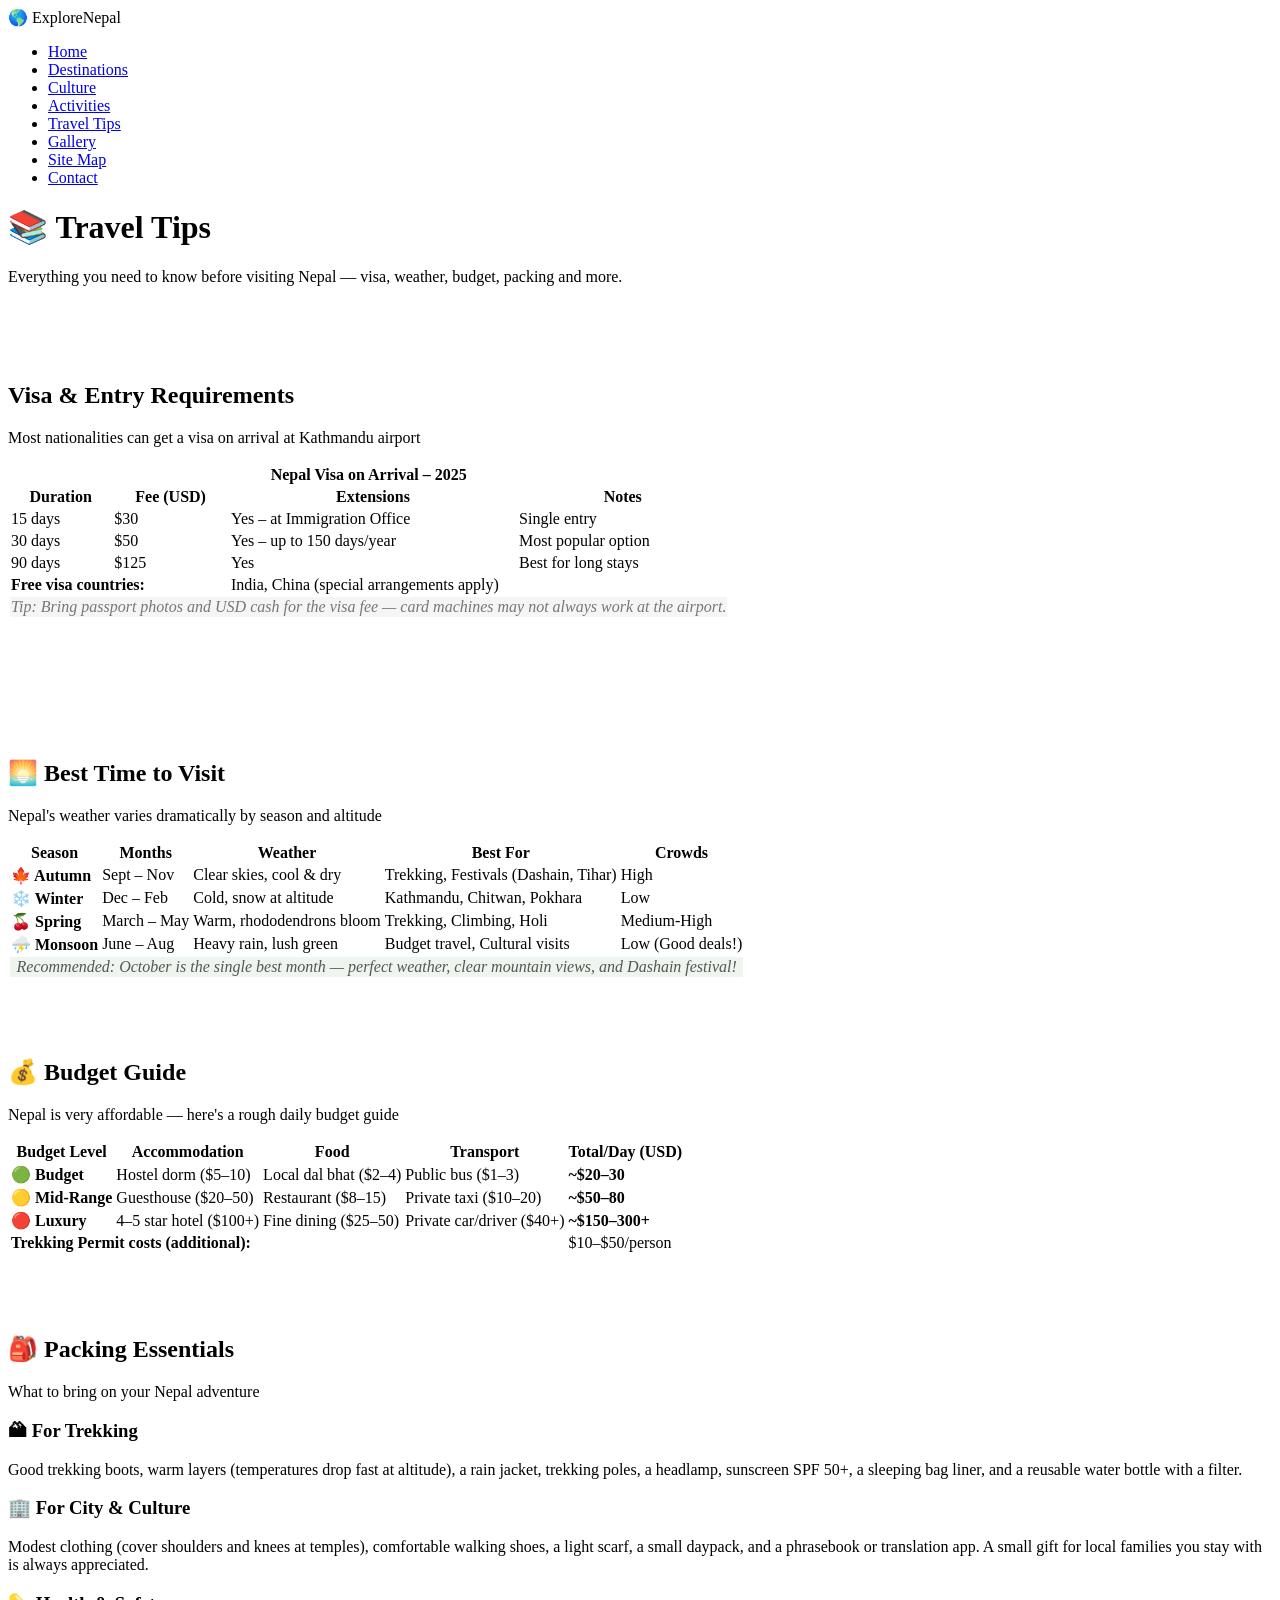
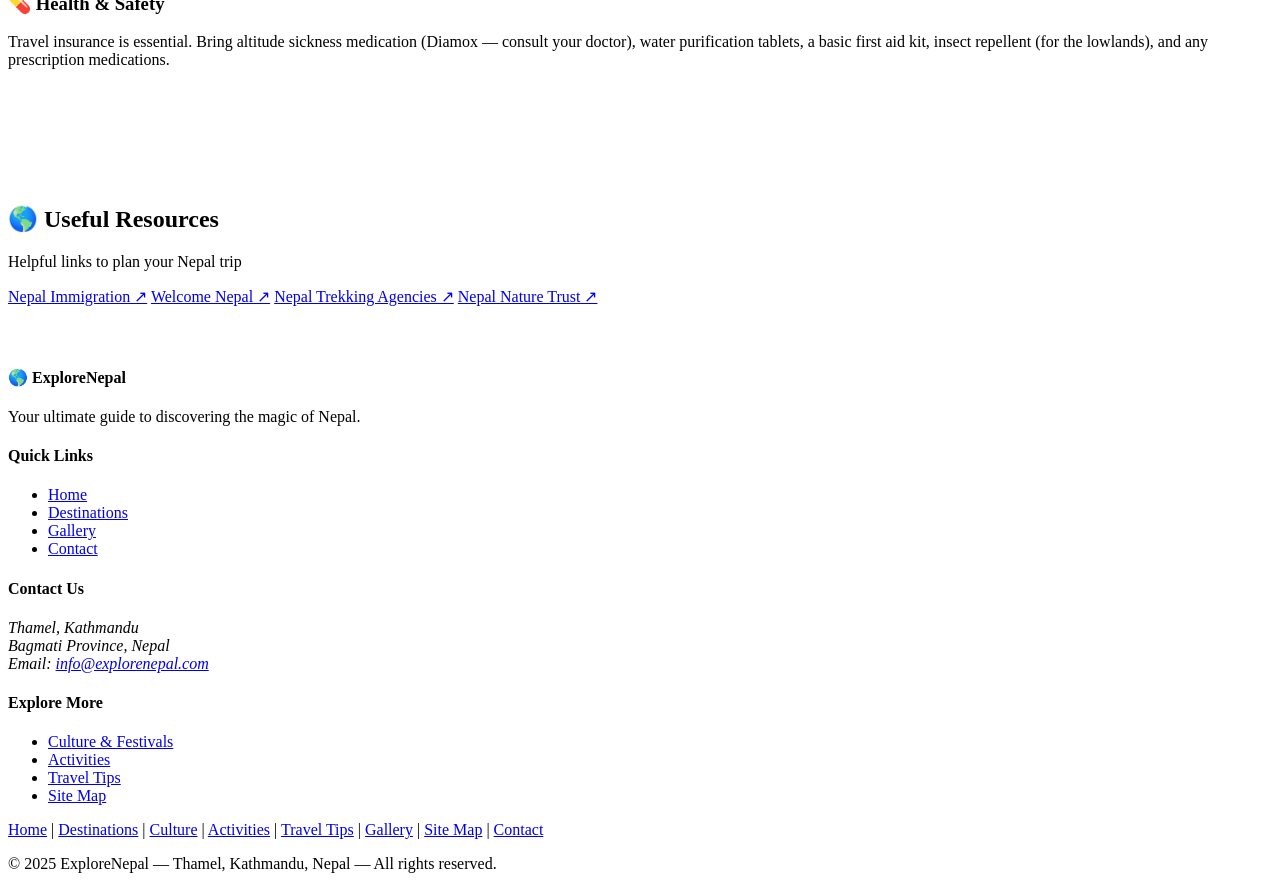
==== travel-tips.html @ f919ee72 "Added travel tips page" ====
<!DOCTYPE html>
<html lang="en">
<head>
  <meta charset="UTF-8" />
  <meta name="viewport" content="width=device-width, initial-scale=1.0" />
  <title>Travel Tips – Explore Nepal</title>
  <link rel="stylesheet" href="style.css" />
</head>
<body>

  <header>
    <div class="header-inner">
      <div class="logo">&#127758; Explore<span>Nepal</span></div>
      <nav>
        <ul>
          <li><a href="index.html">Home</a></li>
          <li><a href="destinations.html">Destinations</a></li>
          <li><a href="culture.html">Culture</a></li>
          <li><a href="activities.html">Activities</a></li>
          <li><a href="travel-tips.html" class="active">Travel Tips</a></li>
          <li><a href="gallery.html">Gallery</a></li>
          <li><a href="sitemap.html">Site Map</a></li>
          <li><a href="contact.html">Contact</a></li>
        </ul>
      </nav>
    </div>
  </header>

  <div class="page-hero">
    <h1>&#128218; Travel Tips</h1>
    <p>Everything you need to know before visiting Nepal — visa, weather, budget, packing and more.</p>
  </div>

  <section style="padding: 60px 0; background: var(--cream);">
    <div class="wrapper">
      <div class="section-title">
        <h2>Visa &amp; Entry Requirements</h2>
        <p>Most nationalities can get a visa on arrival at Kathmandu airport</p>
      </div>
      <table>
        <tr>
          <th colspan="4">Nepal Visa on Arrival – 2025</th>
        </tr>
        <tr>
          <th>Duration</th>
          <th>Fee (USD)</th>
          <th>Extensions</th>
          <th>Notes</th>
        </tr>
        <tr>
          <td>15 days</td>
          <td>$30</td>
          <td>Yes – at Immigration Office</td>
          <td>Single entry</td>
        </tr>
        <tr>
          <td>30 days</td>
          <td>$50</td>
          <td>Yes – up to 150 days/year</td>
          <td>Most popular option</td>
        </tr>
        <tr>
          <td>90 days</td>
          <td>$125</td>
          <td>Yes</td>
          <td>Best for long stays</td>
        </tr>
        <tr>
          <td colspan="2"><strong>Free visa countries:</strong></td>
          <td colspan="2">India, China (special arrangements apply)</td>
        </tr>
        <tr>
          <td colspan="4" style="text-align:center; font-style:italic; color:#777; background:#f5f5f5;">
            Tip: Bring passport photos and USD cash for the visa fee — card machines may not always work at the airport.
          </td>
        </tr>
      </table>
    </div>
  </section>

  <section style="padding: 60px 0; background: #fff;">
    <div class="wrapper">
      <div class="section-title">
        <h2>&#127749; Best Time to Visit</h2>
        <p>Nepal's weather varies dramatically by season and altitude</p>
      </div>
      <table>
        <tr>
          <th>Season</th>
          <th>Months</th>
          <th>Weather</th>
          <th>Best For</th>
          <th>Crowds</th>
        </tr>
        <tr>
          <td><strong>&#127809; Autumn</strong></td>
          <td>Sept – Nov</td>
          <td>Clear skies, cool &amp; dry</td>
          <td>Trekking, Festivals (Dashain, Tihar)</td>
          <td>High</td>
        </tr>
        <tr>
          <td><strong>&#10052;&#65039; Winter</strong></td>
          <td>Dec – Feb</td>
          <td>Cold, snow at altitude</td>
          <td>Kathmandu, Chitwan, Pokhara</td>
          <td>Low</td>
        </tr>
        <tr>
          <td><strong>&#127826; Spring</strong></td>
          <td>March – May</td>
          <td>Warm, rhododendrons bloom</td>
          <td>Trekking, Climbing, Holi</td>
          <td>Medium-High</td>
        </tr>
        <tr>
          <td><strong>&#9928;&#65039; Monsoon</strong></td>
          <td>June – Aug</td>
          <td>Heavy rain, lush green</td>
          <td>Budget travel, Cultural visits</td>
          <td>Low (Good deals!)</td>
        </tr>
        <tr>
          <td colspan="5" style="text-align:center; background:#eef5ee; font-style:italic; color:#555;">
            Recommended: October is the single best month — perfect weather, clear mountain views, and Dashain festival!
          </td>
        </tr>
      </table>
    </div>
  </section>

  <section class="table-section">
    <div class="wrapper">
      <div class="section-title">
        <h2>&#128176; Budget Guide</h2>
        <p>Nepal is very affordable — here's a rough daily budget guide</p>
      </div>
      <table>
        <tr>
          <th>Budget Level</th>
          <th>Accommodation</th>
          <th>Food</th>
          <th>Transport</th>
          <th>Total/Day (USD)</th>
        </tr>
        <tr>
          <td><strong>&#128994; Budget</strong></td>
          <td>Hostel dorm ($5–10)</td>
          <td>Local dal bhat ($2–4)</td>
          <td>Public bus ($1–3)</td>
          <td><strong>~$20–30</strong></td>
        </tr>
        <tr>
          <td><strong>&#128993; Mid-Range</strong></td>
          <td>Guesthouse ($20–50)</td>
          <td>Restaurant ($8–15)</td>
          <td>Private taxi ($10–20)</td>
          <td><strong>~$50–80</strong></td>
        </tr>
        <tr>
          <td><strong>&#128308; Luxury</strong></td>
          <td>4–5 star hotel ($100+)</td>
          <td>Fine dining ($25–50)</td>
          <td>Private car/driver ($40+)</td>
          <td><strong>~$150–300+</strong></td>
        </tr>
        <tr>
          <td colspan="4"><strong>Trekking Permit costs (additional):</strong></td>
          <td>$10–$50/person</td>
        </tr>
      </table>
    </div>
  </section>

  <section style="padding: 60px 0; background: var(--cream);">
    <div class="wrapper">
      <div class="section-title">
        <h2>&#127890; Packing Essentials</h2>
        <p>What to bring on your Nepal adventure</p>
      </div>
      <div class="card-grid">
        <div class="card">
          <div class="card-body">
            <h3>&#127956; For Trekking</h3>
            <p>Good trekking boots, warm layers (temperatures drop fast at altitude), a rain jacket, trekking poles, a headlamp, sunscreen SPF 50+, a sleeping bag liner, and a reusable water bottle with a filter.</p>
          </div>
        </div>
        <div class="card">
          <div class="card-body">
            <h3>&#127970; For City &amp; Culture</h3>
            <p>Modest clothing (cover shoulders and knees at temples), comfortable walking shoes, a light scarf, a small daypack, and a phrasebook or translation app. A small gift for local families you stay with is always appreciated.</p>
          </div>
        </div>
        <div class="card">
          <div class="card-body">
            <h3>&#128138; Health &amp; Safety</h3>
            <p>Travel insurance is essential. Bring altitude sickness medication (Diamox — consult your doctor), water purification tablets, a basic first aid kit, insect repellent (for the lowlands), and any prescription medications.</p>
          </div>
        </div>
      </div>
    </div>
  </section>

  <section style="padding: 40px 0; background: #fff;">
    <div class="wrapper">
      <div class="section-title">
        <h2>&#127758; Useful Resources</h2>
        <p>Helpful links to plan your Nepal trip</p>
      </div>
      <div class="ext-links">
        <a href="https://www.immigration.gov.np" target="_blank" class="ext-link-btn">Nepal Immigration &#8599;</a>
        <a href="https://www.welcomenepal.com" target="_blank" class="ext-link-btn">Welcome Nepal &#8599;</a>
        <a href="https://www.taan.org.np" target="_blank" class="ext-link-btn">Nepal Trekking Agencies &#8599;</a>
        <a href="https://www.ntnc.org.np" target="_blank" class="ext-link-btn">Nepal Nature Trust &#8599;</a>
      </div>
    </div>
  </section>

  <footer>
    <div class="footer-grid">
      <div class="footer-col">
        <h4>&#127758; ExploreNepal</h4>
        <p>Your ultimate guide to discovering the magic of Nepal.</p>
      </div>
      <div class="footer-col">
        <h4>Quick Links</h4>
        <ul>
          <li><a href="index.html">Home</a></li>
          <li><a href="destinations.html">Destinations</a></li>
          <li><a href="gallery.html">Gallery</a></li>
          <li><a href="contact.html">Contact</a></li>
        </ul>
      </div>
      <div class="footer-col">
        <h4>Contact Us</h4>
        <address>
          Thamel, Kathmandu<br />
          Bagmati Province, Nepal<br />
          Email: <a href="mailto:info@explorenepal.com">info@explorenepal.com</a>
        </address>
      </div>
      <div class="footer-col">
        <h4>Explore More</h4>
        <ul>
          <li><a href="culture.html">Culture &amp; Festivals</a></li>
          <li><a href="activities.html">Activities</a></li>
          <li><a href="travel-tips.html">Travel Tips</a></li>
          <li><a href="sitemap.html">Site Map</a></li>
        </ul>
      </div>
    </div>
    <div class="footer-nav">
      <a href="index.html">Home</a> |
      <a href="destinations.html">Destinations</a> |
      <a href="culture.html">Culture</a> |
      <a href="activities.html">Activities</a> |
      <a href="travel-tips.html">Travel Tips</a> |
      <a href="gallery.html">Gallery</a> |
      <a href="sitemap.html">Site Map</a> |
      <a href="contact.html">Contact</a>
    </div>
    <div class="footer-bottom">
      <p>&copy; 2025 ExploreNepal &mdash; Thamel, Kathmandu, Nepal &mdash; All rights reserved.</p>
    </div>
  </footer>

  <script src="script.js"></script>
</body>
</html>
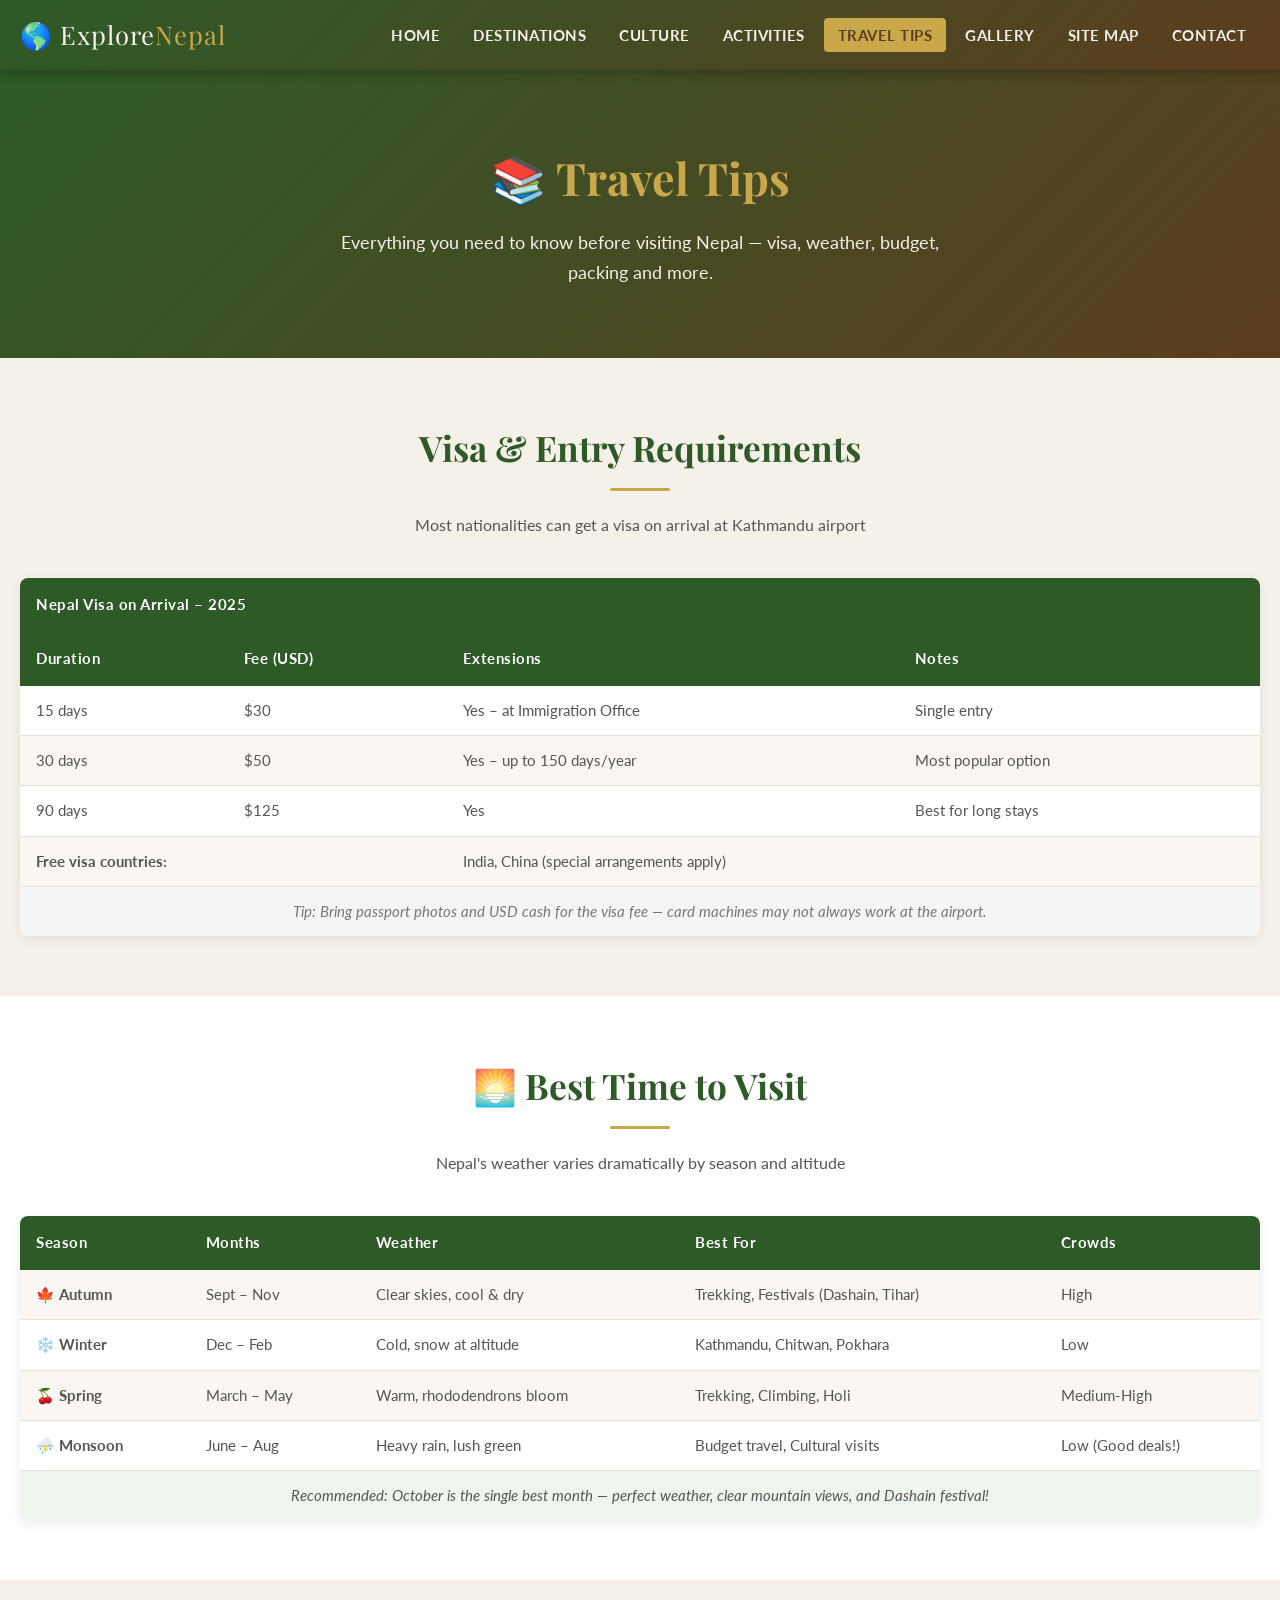
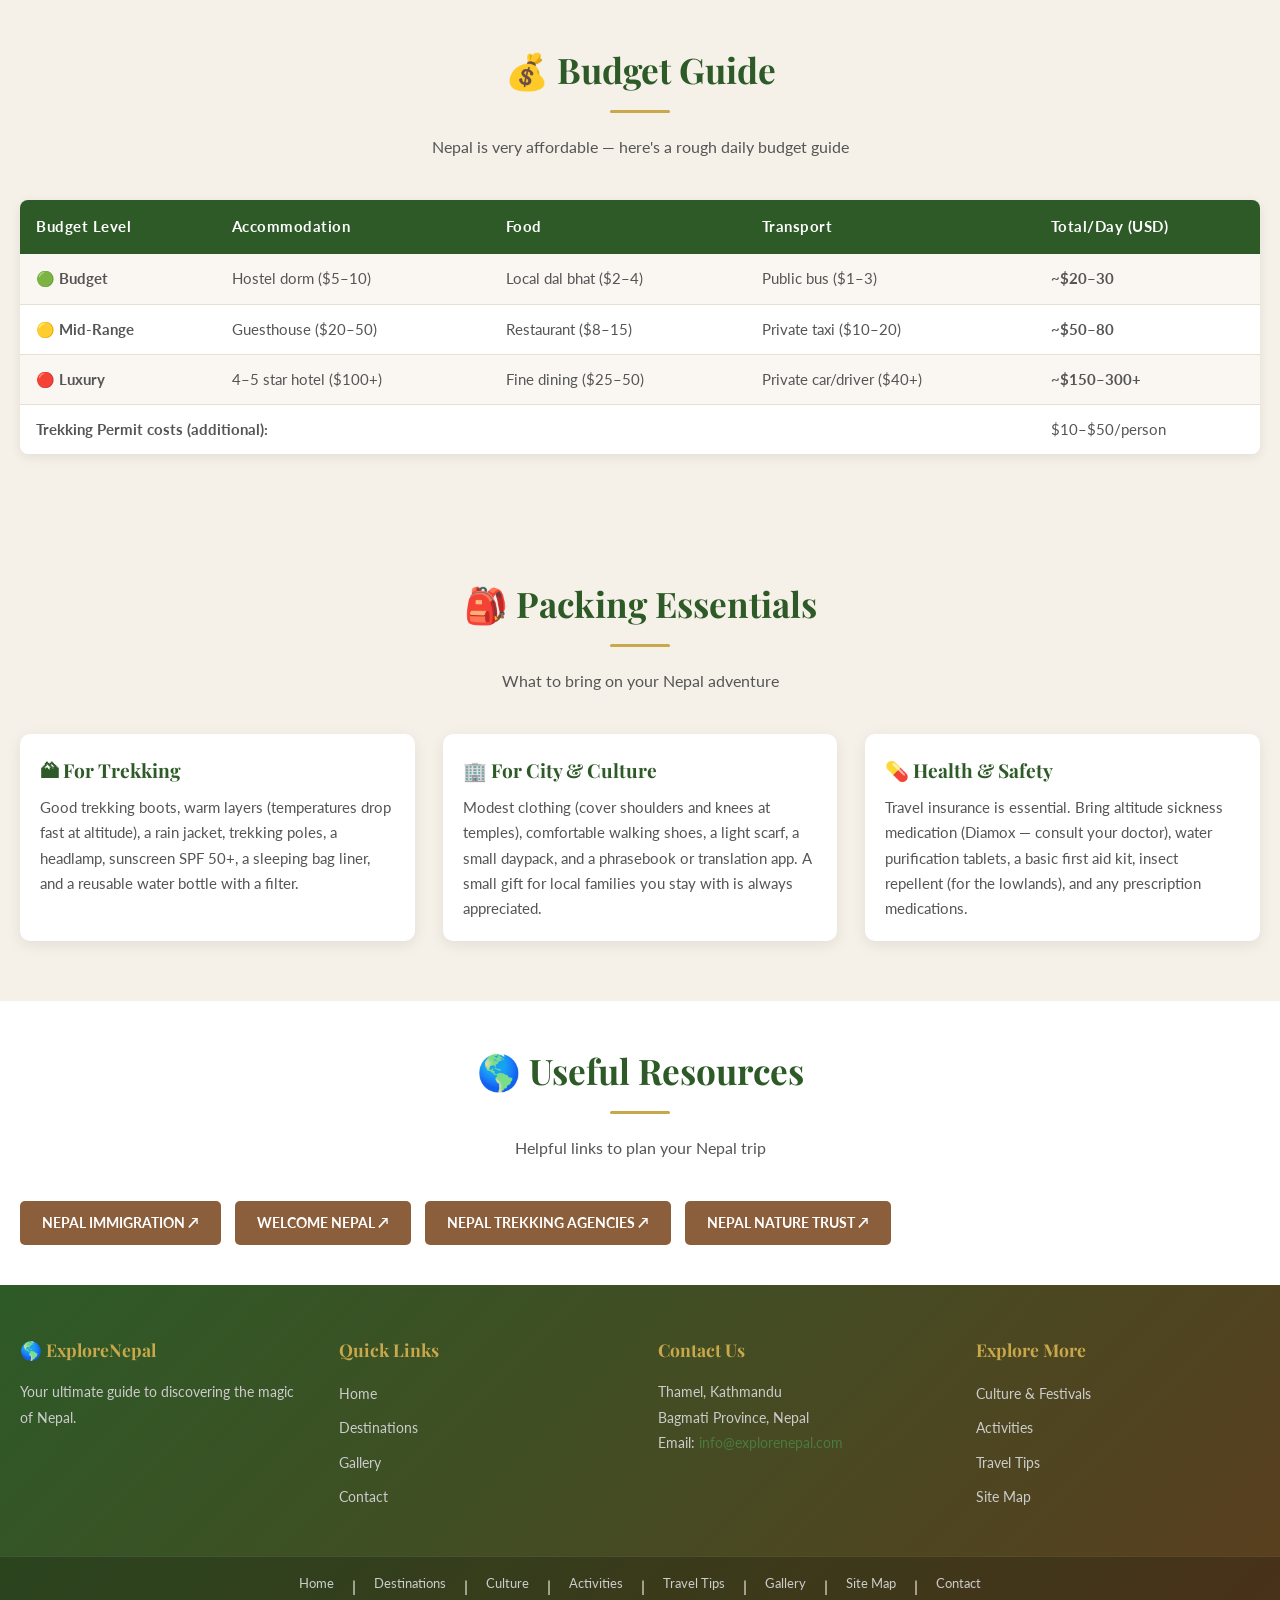
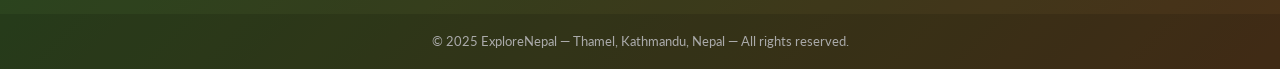
==== commit b5c7a2d3: "Fixed button link in trave-tips.html" ====
--- a/travel-tips.html
+++ b/travel-tips.html
@@ -209,7 +209,7 @@
       </div>
       <div class="ext-links">
         <a href="https://www.immigration.gov.np" target="_blank" class="ext-link-btn">Nepal Immigration &#8599;</a>
-        <a href="https://www.welcomenepal.com" target="_blank" class="ext-link-btn">Welcome Nepal &#8599;</a>
+        <a href="https://www.welcomenepaltreks.com/" target="_blank" class="ext-link-btn">Welcome Nepal &#8599;</a>
         <a href="https://www.taan.org.np" target="_blank" class="ext-link-btn">Nepal Trekking Agencies &#8599;</a>
         <a href="https://www.ntnc.org.np" target="_blank" class="ext-link-btn">Nepal Nature Trust &#8599;</a>
       </div>
--- a/style.css
+++ b/style.css
@@ -0,0 +1,886 @@
+/* Explore Nepal - Main Stylesheet */
+
+@import url('https://fonts.googleapis.com/css2?family=Playfair+Display:wght@400;700&family=Lato:wght@300;400;700&display=swap');
+
+:root {
+  --green-dark:   #2d5a27;
+  --green-mid:    #4a7c3f;
+  --green-light:  #7db87a;
+  --brown-dark:   #5c3d1e;
+  --brown-mid:    #8b5e3c;
+  --brown-light:  #c49a6c;
+  --cream:        #f5f0e8;
+  --off-white:    #faf7f2;
+  --mist:         #b0c4c0;
+  --gold:         #c9a84c;
+  --text-dark:    #2c2c2c;
+  --text-mid:     #555555;
+  --text-light:   #888888;
+  --max-width:    1320px;
+}
+
+* {
+  margin: 0;
+  padding: 0;
+  box-sizing: border-box;
+}
+
+body {
+  font-family: 'Lato', sans-serif;
+  background-color: var(--off-white);
+  color: var(--text-dark);
+  font-size: 16px;
+  line-height: 1.7;
+}
+
+h1, h2, h3, h4 {
+  font-family: 'Playfair Display', serif;
+  color: var(--green-dark);
+}
+
+a {
+  color: var(--green-mid);
+  text-decoration: none;
+  transition: color 0.3s ease;
+}
+
+a:hover {
+  color: var(--gold);
+  text-decoration: underline;
+}
+
+a:visited {
+  color: var(--brown-mid);
+}
+
+a:active {
+  color: var(--brown-dark);
+}
+
+img {
+  max-width: 100%;
+  height: auto;
+  display: block;
+}
+
+.wrapper {
+  max-width: var(--max-width);
+  margin: 0 auto;
+  padding: 0 20px;
+}
+
+/* HEADER & NAVBAR */
+header {
+  background: linear-gradient(135deg, var(--green-dark) 0%, var(--brown-dark) 100%);
+  padding: 0;
+  position: sticky;
+  top: 0;
+  z-index: 1000;
+  box-shadow: 0 2px 10px rgba(0,0,0,0.3);
+}
+
+.header-inner {
+  max-width: var(--max-width);
+  margin: 0 auto;
+  padding: 0 20px;
+  display: flex;
+  align-items: center;
+  justify-content: space-between;
+  height: 70px;
+}
+
+.logo {
+  font-family: 'Playfair Display', serif;
+  font-size: 1.6rem;
+  color: var(--cream);
+  letter-spacing: 1px;
+}
+
+.logo span {
+  color: var(--gold);
+}
+
+nav ul {
+  list-style: none;
+  display: flex;
+  gap: 5px;
+}
+
+nav ul li a {
+  color: var(--cream) !important;
+  padding: 8px 14px;
+  border-radius: 4px;
+  font-size: 0.92rem;
+  font-weight: 700;
+  letter-spacing: 0.5px;
+  text-transform: uppercase;
+  transition: background 0.3s, color 0.3s;
+  text-decoration: none !important;
+}
+
+nav ul li a:hover {
+  background-color: var(--gold);
+  color: var(--brown-dark) !important;
+  text-decoration: none !important;
+}
+
+nav ul li a:visited {
+  color: var(--cream) !important;
+}
+
+nav ul li a.active {
+  background-color: var(--gold);
+  color: var(--brown-dark) !important;
+}
+
+/* IMAGE SLIDER */
+.slider-section {
+  position: relative;
+  width: 100%;
+  height: 560px;
+  overflow: hidden;
+  background: #1a2e1a;
+}
+
+.slide {
+  display: none;
+  position: absolute;
+  width: 100%;
+  height: 100%;
+  transition: opacity 0.8s ease-in-out;
+}
+
+.slide.active {
+  display: block;
+}
+
+.slide img {
+  width: 100%;
+  height: 100%;
+  object-fit: cover;
+  opacity: 0.75;
+}
+
+.slide-caption {
+  position: absolute;
+  bottom: 0;
+  left: 0;
+  right: 0;
+  background: linear-gradient(transparent, rgba(0,0,0,0.75));
+  color: #fff;
+  padding: 50px 40px 30px;
+  text-align: center;
+}
+
+.slide-caption h2 {
+  font-family: 'Playfair Display', serif;
+  font-size: 2.8rem;
+  color: #fff;
+  text-shadow: 2px 2px 8px rgba(0,0,0,0.6);
+  margin-bottom: 8px;
+}
+
+.slide-caption p {
+  font-size: 1.1rem;
+  color: var(--cream);
+  text-shadow: 1px 1px 4px rgba(0,0,0,0.5);
+}
+
+.slider-btn {
+  position: absolute;
+  top: 50%;
+  transform: translateY(-50%);
+  background: rgba(255,255,255,0.2);
+  color: #fff;
+  border: 2px solid #fff;
+  font-size: 1.5rem;
+  width: 48px;
+  height: 48px;
+  border-radius: 50%;
+  cursor: pointer;
+  z-index: 10;
+  transition: background 0.3s;
+  display: flex;
+  align-items: center;
+  justify-content: center;
+}
+
+.slider-btn:hover {
+  background: rgba(255,255,255,0.4);
+}
+
+.prev-btn { left: 20px; }
+.next-btn { right: 20px; }
+
+.slider-dots {
+  position: absolute;
+  bottom: 15px;
+  left: 50%;
+  transform: translateX(-50%);
+  display: flex;
+  gap: 8px;
+  z-index: 10;
+}
+
+.dot {
+  width: 10px;
+  height: 10px;
+  border-radius: 50%;
+  background: rgba(255,255,255,0.5);
+  cursor: pointer;
+  transition: background 0.3s;
+}
+
+.dot.active {
+  background: var(--gold);
+}
+
+/* SECTIONS & CONTENT */
+section {
+  padding: 60px 0;
+}
+
+.section-title {
+  text-align: center;
+  margin-bottom: 40px;
+}
+
+.section-title h2 {
+  font-size: 2.2rem;
+  margin-bottom: 10px;
+  position: relative;
+  display: inline-block;
+}
+
+.section-title h2::after {
+  content: '';
+  display: block;
+  width: 60px;
+  height: 3px;
+  background: var(--gold);
+  margin: 10px auto 0;
+  border-radius: 2px;
+}
+
+.section-title p {
+  color: var(--text-mid);
+  font-size: 1rem;
+  margin-top: 10px;
+}
+
+/* Card Grid */
+.card-grid {
+  display: grid;
+  grid-template-columns: repeat(auto-fit, minmax(280px, 1fr));
+  gap: 28px;
+}
+
+.card {
+  background: #fff;
+  border-radius: 10px;
+  overflow: hidden;
+  box-shadow: 0 4px 15px rgba(0,0,0,0.08);
+  transition: transform 0.3s, box-shadow 0.3s;
+}
+
+.card:hover {
+  transform: translateY(-6px);
+  box-shadow: 0 10px 30px rgba(0,0,0,0.15);
+}
+
+.card img {
+  width: 100%;
+  height: 200px;
+  object-fit: cover;
+}
+
+.card-body {
+  padding: 20px;
+}
+
+.card-body h3 {
+  font-size: 1.2rem;
+  margin-bottom: 8px;
+  color: var(--green-dark);
+}
+
+.card-body p {
+  color: var(--text-mid);
+  font-size: 0.93rem;
+}
+
+/* BUTTON FIX: always white text, no color change on hover */
+.btn {
+  display: inline-block;
+  margin-top: 14px;
+  padding: 9px 22px;
+  background: var(--green-mid);
+  color: #fff !important;
+  border-radius: 5px;
+  font-weight: 700;
+  font-size: 0.88rem;
+  text-transform: uppercase;
+  letter-spacing: 0.5px;
+  transition: background 0.3s;
+  text-decoration: none !important;
+}
+
+.btn:hover {
+  background: var(--green-dark);
+  color: #fff !important;
+  text-decoration: none !important;
+}
+
+.btn:visited {
+  color: #fff !important;
+}
+
+.btn:active {
+  color: #fff !important;
+}
+
+/*  Highlight Banner */
+.highlight-band {
+  background: linear-gradient(135deg, var(--green-dark), var(--brown-dark));
+  color: var(--cream);
+  text-align: center;
+  padding: 60px 20px;
+}
+
+.highlight-band h2 {
+  color: var(--gold);
+  font-size: 2rem;
+  margin-bottom: 15px;
+}
+
+.highlight-band p {
+  font-size: 1.05rem;
+  max-width: 650px;
+  margin: 0 auto 25px;
+  color: var(--cream);
+}
+
+/* Intro Section */
+.intro-section {
+  background: var(--cream);
+  padding: 60px 0;
+}
+
+.intro-flex {
+  display: flex;
+  gap: 40px;
+  align-items: center;
+}
+
+.intro-flex img {
+  width: 45%;
+  border-radius: 12px;
+  box-shadow: 0 6px 20px rgba(0,0,0,0.15);
+}
+
+.intro-text h2 {
+  font-size: 2rem;
+  margin-bottom: 15px;
+}
+
+.intro-text p {
+  color: var(--text-mid);
+  margin-bottom: 12px;
+}
+
+/* GALLERY PAGE */
+.gallery-grid {
+  display: grid;
+  grid-template-columns: repeat(auto-fit, minmax(220px, 1fr));
+  gap: 16px;
+}
+
+.gallery-item {
+  overflow: hidden;
+  border-radius: 8px;
+  box-shadow: 0 3px 10px rgba(0,0,0,0.1);
+  transition: transform 0.3s;
+}
+
+.gallery-item:hover {
+  transform: scale(1.03);
+}
+
+.gallery-item a img {
+  width: 100%;
+  height: 180px;
+  object-fit: cover;
+  transition: opacity 0.3s;
+}
+
+.gallery-item a img:hover {
+  opacity: 0.85;
+}
+
+/* TABLES */
+.table-section {
+  background: var(--cream);
+  padding: 60px 0;
+}
+
+table {
+  width: 100%;
+  border-collapse: collapse;
+  margin-top: 20px;
+  background: #fff;
+  border-radius: 8px;
+  overflow: hidden;
+  box-shadow: 0 3px 12px rgba(0,0,0,0.08);
+}
+
+table th {
+  background: var(--green-dark);
+  color: #fff;
+  padding: 14px 16px;
+  text-align: left;
+  font-family: 'Lato', sans-serif;
+  font-size: 0.95rem;
+  letter-spacing: 0.5px;
+}
+
+table td {
+  padding: 12px 16px;
+  border-bottom: 1px solid #e8e0d0;
+  color: var(--text-mid);
+  font-size: 0.93rem;
+}
+
+table tr:last-child td {
+  border-bottom: none;
+}
+
+table tr:nth-child(even) {
+  background: var(--off-white);
+}
+
+table tr:hover {
+  background: #eef5ee;
+}
+
+/* CONTACT FORM */
+.contact-section {
+  background: var(--cream);
+}
+
+.contact-flex {
+  display: flex;
+  gap: 40px;
+}
+
+.contact-info {
+  flex: 1;
+}
+
+.contact-info h3 {
+  font-size: 1.4rem;
+  margin-bottom: 15px;
+}
+
+.contact-info p {
+  color: var(--text-mid);
+  margin-bottom: 10px;
+}
+
+.contact-info a {
+  color: var(--green-mid);
+}
+
+.contact-form-wrap {
+  flex: 2;
+}
+
+.contact-form-wrap form {
+  background: #fff;
+  padding: 35px;
+  border-radius: 10px;
+  box-shadow: 0 4px 15px rgba(0,0,0,0.08);
+}
+
+.form-group {
+  margin-bottom: 20px;
+}
+
+.form-group label {
+  display: block;
+  font-weight: 700;
+  margin-bottom: 6px;
+  color: var(--green-dark);
+  font-size: 0.92rem;
+}
+
+.form-group input,
+.form-group select,
+.form-group textarea {
+  width: 100%;
+  padding: 11px 14px;
+  border: 1.5px solid #d0c8b8;
+  border-radius: 6px;
+  font-family: 'Lato', sans-serif;
+  font-size: 0.95rem;
+  background: var(--off-white);
+  color: var(--text-dark);
+  transition: border-color 0.3s;
+}
+
+.form-group input:focus,
+.form-group select:focus,
+.form-group textarea:focus {
+  outline: none;
+  border-color: var(--green-mid);
+}
+
+.form-group textarea {
+  height: 130px;
+  resize: vertical;
+}
+
+.error-msg {
+  color: #c0392b;
+  font-size: 0.82rem;
+  margin-top: 4px;
+  display: none;
+}
+
+.submit-btn {
+  background: var(--green-dark);
+  color: #fff;
+  padding: 13px 35px;
+  border: none;
+  border-radius: 6px;
+  font-size: 1rem;
+  font-weight: 700;
+  cursor: pointer;
+  letter-spacing: 0.5px;
+  transition: background 0.3s;
+  text-transform: uppercase;
+}
+
+.submit-btn:hover {
+  background: var(--brown-dark);
+}
+
+.success-msg {
+  display: none;
+  background: #d4edda;
+  color: #155724;
+  padding: 15px 20px;
+  border-radius: 6px;
+  margin-top: 15px;
+  font-weight: 700;
+  border: 1px solid #c3e6cb;
+}
+
+/* PAGE HERO BANNER */
+.page-hero {
+  background: linear-gradient(135deg, var(--green-dark) 0%, var(--brown-dark) 100%);
+  padding: 70px 20px;
+  text-align: center;
+  color: var(--cream);
+}
+
+.page-hero h1 {
+  font-size: 2.8rem;
+  color: var(--gold);
+  margin-bottom: 12px;
+}
+
+.page-hero p {
+  font-size: 1.1rem;
+  color: var(--cream);
+  max-width: 600px;
+  margin: 0 auto;
+}
+
+/* ACTIVITIES PAGE */
+.activity-list {
+  display: grid;
+  grid-template-columns: repeat(auto-fit, minmax(300px, 1fr));
+  gap: 28px;
+}
+
+.activity-card {
+  background: #fff;
+  border-radius: 10px;
+  overflow: hidden;
+  box-shadow: 0 4px 15px rgba(0,0,0,0.08);
+  display: flex;
+  flex-direction: column;
+}
+
+.activity-card img {
+  width: 100%;
+  height: 210px;
+  object-fit: cover;
+}
+
+.activity-card-body {
+  padding: 22px;
+  flex: 1;
+}
+
+.activity-card-body h3 {
+  font-size: 1.25rem;
+  margin-bottom: 8px;
+}
+
+.activity-card-body p {
+  color: var(--text-mid);
+  font-size: 0.92rem;
+}
+
+.tag {
+  display: inline-block;
+  background: var(--green-light);
+  color: #fff;
+  padding: 3px 10px;
+  border-radius: 12px;
+  font-size: 0.78rem;
+  font-weight: 700;
+  margin-bottom: 8px;
+  text-transform: uppercase;
+}
+
+/* CULTURE PAGE */
+.culture-block {
+  display: flex;
+  gap: 40px;
+  align-items: flex-start;
+  margin-bottom: 50px;
+  background: #fff;
+  border-radius: 10px;
+  overflow: hidden;
+  box-shadow: 0 4px 15px rgba(0,0,0,0.07);
+}
+
+.culture-block img {
+  width: 40%;
+  height: 280px;
+  object-fit: cover;
+}
+
+.culture-block-text {
+  padding: 30px 30px 30px 0;
+  flex: 1;
+}
+
+.culture-block-text h3 {
+  font-size: 1.5rem;
+  margin-bottom: 12px;
+}
+
+.culture-block-text p {
+  color: var(--text-mid);
+  margin-bottom: 10px;
+}
+
+/* SITEMAP PAGE */
+.sitemap-section {
+  padding: 60px 0;
+}
+
+.sitemap-tree {
+  background: #fff;
+  padding: 35px;
+  border-radius: 10px;
+  box-shadow: 0 4px 15px rgba(0,0,0,0.07);
+}
+
+.sitemap-tree ul {
+  list-style: none;
+  padding-left: 0;
+}
+
+.sitemap-tree > ul > li {
+  background: var(--green-dark);
+  color: #fff;
+  padding: 12px 20px;
+  border-radius: 6px;
+  font-family: 'Playfair Display', serif;
+  font-size: 1.1rem;
+  margin-bottom: 15px;
+}
+
+.sitemap-tree ul ul {
+  padding-left: 25px;
+  margin-top: 12px;
+}
+
+.sitemap-tree ul ul li {
+  background: var(--cream);
+  color: var(--text-dark);
+  padding: 9px 16px;
+  border-radius: 5px;
+  margin-bottom: 8px;
+  border-left: 4px solid var(--gold);
+  font-size: 0.95rem;
+}
+
+.sitemap-tree ul ul li a {
+  color: var(--green-dark);
+  font-weight: 700;
+  text-decoration: none;
+}
+
+.sitemap-tree ul ul li a:hover {
+  color: var(--gold);
+}
+
+/* EXTERNAL LINKS SECTION - BUTTON FIX */
+.ext-links {
+  display: flex;
+  flex-wrap: wrap;
+  gap: 14px;
+  margin-top: 20px;
+}
+
+.ext-link-btn {
+  display: inline-block;
+  padding: 10px 22px;
+  background: var(--brown-mid);
+  color: #fff !important;
+  border-radius: 5px;
+  font-weight: 700;
+  font-size: 0.88rem;
+  text-transform: uppercase;
+  transition: background 0.3s;
+  text-decoration: none !important;
+}
+
+.ext-link-btn:hover {
+  background: var(--brown-dark);
+  color: #fff !important;
+  text-decoration: none !important;
+}
+
+.ext-link-btn:visited {
+  color: #fff !important;
+}
+
+.ext-link-btn:active {
+  color: #fff !important;
+}
+
+/* FOOTER */
+footer {
+  background: linear-gradient(135deg, var(--green-dark), var(--brown-dark));
+  color: var(--cream);
+  padding: 50px 0 0;
+}
+
+.footer-grid {
+  display: grid;
+  grid-template-columns: repeat(auto-fit, minmax(200px, 1fr));
+  gap: 35px;
+  max-width: var(--max-width);
+  margin: 0 auto;
+  padding: 0 20px 40px;
+}
+
+.footer-col h4 {
+  font-family: 'Playfair Display', serif;
+  color: var(--gold);
+  font-size: 1.1rem;
+  margin-bottom: 14px;
+}
+
+.footer-col p, .footer-col address {
+  font-size: 0.88rem;
+  color: #ccc;
+  font-style: normal;
+  line-height: 1.8;
+}
+
+.footer-col ul {
+  list-style: none;
+}
+
+.footer-col ul li {
+  margin-bottom: 7px;
+}
+
+.footer-col ul li a {
+  color: #ccc !important;
+  font-size: 0.88rem;
+  text-decoration: none;
+  transition: color 0.3s;
+}
+
+.footer-col ul li a:hover {
+  color: var(--gold) !important;
+}
+
+.footer-col ul li a:visited {
+  color: #bbb !important;
+}
+
+.footer-bottom {
+  background: rgba(0,0,0,0.3);
+  text-align: center;
+  padding: 16px 20px;
+  font-size: 0.82rem;
+  color: #aaa;
+}
+
+.footer-nav {
+  display: flex;
+  flex-wrap: wrap;
+  justify-content: center;
+  gap: 5px 18px;
+  padding: 15px 20px;
+  background: rgba(0,0,0,0.2);
+  border-top: 1px solid rgba(255,255,255,0.1);
+}
+
+.footer-nav a {
+  color: #ccc !important;
+  font-size: 0.82rem;
+  text-decoration: none;
+  transition: color 0.3s;
+}
+
+.footer-nav a:hover {
+  color: var(--gold) !important;
+  text-decoration: underline;
+}
+
+.footer-nav a:visited {
+  color: #bbb !important;
+}
+
+/* UTILITY CLASSES */
+.bg-cream { background: var(--cream); }
+.bg-white { background: #fff; }
+.text-center { text-align: center; }
+.mt-20 { margin-top: 20px; }
+.mb-20 { margin-bottom: 20px; }
+
+/* RESPONSIVE */
+@media (max-width: 768px) {
+  .header-inner {
+    flex-direction: column;
+    height: auto;
+    padding: 12px 20px;
+    gap: 10px;
+  }
+  nav ul {
+    flex-wrap: wrap;
+    justify-content: center;
+    gap: 4px;
+  }
+  nav ul li a {
+    font-size: 0.78rem;
+    padding: 6px 10px;
+  }
+  .slider-section { height: 320px; }
+  .slide-caption h2 { font-size: 1.6rem; }
+  .intro-flex { flex-direction: column; }
+  .intro-flex img { width: 100%; }
+  .culture-block { flex-direction: column; }
+  .culture-block img { width: 100%; height: 220px; }
+  .contact-flex { flex-direction: column; }
+}
